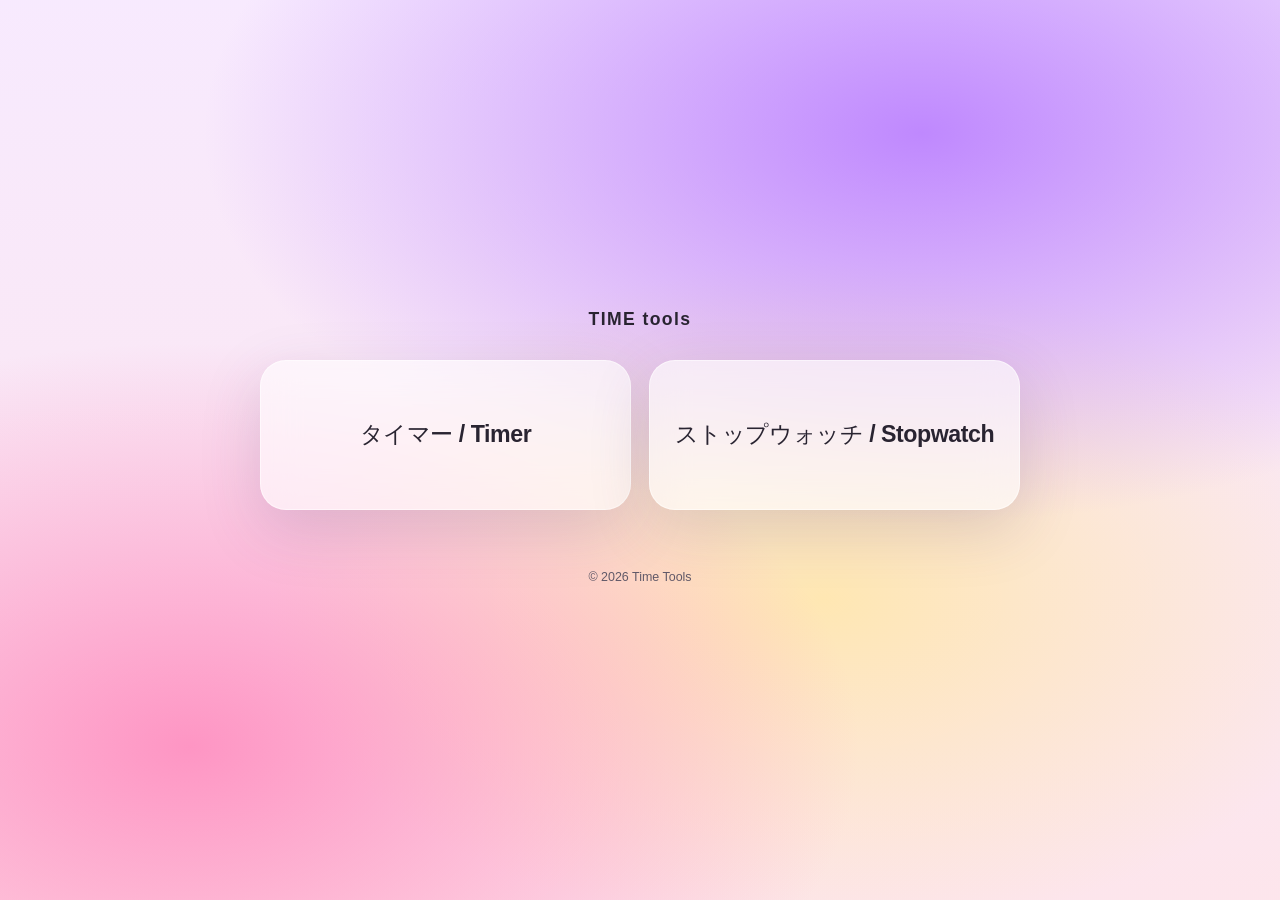
==== index.html @ acd44a3d "first commit" ====
<!doctype html>
<html lang="ja">
  <head>
    <meta charset="UTF-8" />
    <meta name="viewport" content="width=device-width, initial-scale=1.0" />
    <meta name="theme-color" content="#d8b8ef" />
    <title>Time Tools</title>
    <link rel="stylesheet" href="style.css" />
    <script src="script.js" defer></script>
  </head>
  <body>
    <div class="aurora-background" aria-hidden="true"></div>
    <main class="home-page">
      <header class="home-header">TIME tools</header>
      <section class="tool-grid" aria-label="Time tools">
        <a class="tool-card timer-card" href="timer/index.html" data-tool-link>
          タイマー / Timer
        </a>
        <a class="tool-card stopwatch-card" href="stopwatch/index.html" data-tool-link>
          ストップウォッチ / Stopwatch
        </a>
      </section>
      <footer class="copyright">
        <div id="footer-copy"></div>
      </footer>
    </main>
  </body>
</html>
---- style.css ----
:root {
  color-scheme: light;
  font-family: Inter, "Segoe UI", "Hiragino Kaku Gothic ProN", Meiryo, sans-serif;
  color: #24202c;
  font-synthesis: none;
  text-rendering: optimizeLegibility;
  --ink: #292431;
  --muted: #625a69;
  --accent: #6d3fc0;
  --accent-dark: #5129a0;
  --glass: rgba(255, 255, 255, 0.62);
  --glass-strong: rgba(255, 255, 255, 0.8);
  --line: rgba(63, 48, 77, 0.12);
  --shadow: 0 20px 60px rgba(89, 61, 110, 0.18);
}

* {
  box-sizing: border-box;
}

html {
  min-width: 320px;
  min-height: 100%;
}

body {
  min-height: 100vh;
  margin: 0;
  padding: 24px;
  color: var(--ink);
}

button,
input {
  font: inherit;
}

button,
a {
  -webkit-tap-highlight-color: transparent;
}

button:focus-visible,
a:focus-visible,
input:focus-visible {
  outline: 3px solid rgba(109, 63, 192, 0.58);
  outline-offset: 3px;
}

.aurora-background {
  position: fixed;
  inset: -5%;
  z-index: -1;
  background:
    radial-gradient(ellipse 75% 58% at 70% 18%, rgba(175, 109, 255, 0.78), transparent 68%),
    radial-gradient(ellipse 70% 60% at 18% 80%, rgba(255, 115, 177, 0.7), transparent 68%),
    radial-gradient(ellipse 58% 50% at 63% 65%, rgba(255, 231, 173, 0.92), transparent 68%),
    linear-gradient(180deg, #f7eaff 0%, #fde5eb 100%);
  animation: aurora-drift 24s ease-in-out infinite alternate;
}

@keyframes aurora-drift {
  from {
    transform: scale(1);
  }
  to {
    transform: scale(1.06);
  }
}

.page-shell {
  width: min(100%, 980px);
  min-height: calc(100vh - 48px);
  margin-inline: auto;
  display: flex;
  flex-direction: column;
}

.site-header {
  min-height: 56px;
  display: flex;
  align-items: center;
  justify-content: space-between;
  gap: 16px;
}

.wordmark {
  color: var(--ink);
  font-size: 0.86rem;
  font-weight: 900;
  letter-spacing: 0.14em;
  text-decoration: none;
}

.home-page {
  justify-content: center;
}

.home-page .site-header {
  position: absolute;
  top: 24px;
  left: max(24px, calc((100vw - 980px) / 2));
  right: max(24px, calc((100vw - 980px) / 2));
}

.intro {
  margin: 74px 0 42px;
  text-align: center;
}

.eyebrow {
  margin: 0 0 12px;
  color: var(--accent-dark);
  font-size: 0.72rem;
  font-weight: 850;
  letter-spacing: 0.18em;
}

.intro h1 {
  margin: 0;
  font-size: clamp(2.15rem, 6vw, 4.2rem);
  line-height: 1.15;
  letter-spacing: -0.055em;
  text-shadow: 0 2px 18px rgba(255, 255, 255, 0.55);
}

.intro-copy {
  margin: 16px 0 0;
  color: #4f4855;
  font-size: clamp(0.98rem, 2.4vw, 1.16rem);
}

.tool-grid {
  display: grid;
  grid-template-columns: repeat(2, minmax(0, 1fr));
  gap: 22px;
}

.tool-card {
  min-height: 270px;
  display: flex;
  flex-direction: column;
  align-items: flex-start;
  padding: clamp(22px, 4vw, 34px);
  border: 1px solid rgba(255, 255, 255, 0.52);
  border-radius: 26px;
  background: var(--glass);
  -webkit-backdrop-filter: blur(18px);
  backdrop-filter: blur(18px);
  box-shadow: var(--shadow);
  color: var(--ink);
  text-decoration: none;
  transition: transform 180ms ease, background 180ms ease, box-shadow 180ms ease;
}

.tool-card:hover {
  transform: translateY(-5px);
  background: var(--glass-strong);
  box-shadow: 0 26px 64px rgba(89, 61, 110, 0.23);
}

.tool-icon {
  width: 58px;
  height: 58px;
  display: grid;
  place-items: center;
  margin-bottom: 25px;
  border: 1px solid rgba(109, 63, 192, 0.12);
  border-radius: 19px;
  background: rgba(255, 255, 255, 0.62);
  color: var(--accent);
  font-size: 2rem;
  line-height: 1;
}

.tool-label {
  font-size: clamp(1.35rem, 3vw, 1.8rem);
  font-weight: 800;
  letter-spacing: -0.04em;
}

.tool-description {
  margin-top: 9px;
  color: var(--muted);
  font-size: 0.95rem;
}

.card-action {
  width: 100%;
  display: flex;
  justify-content: space-between;
  align-items: center;
  margin-top: auto;
  padding-top: 26px;
  color: var(--accent-dark);
  font-size: 0.9rem;
  font-weight: 800;
}

.card-action span {
  font-size: 1.15em;
  transition: transform 160ms ease;
}

.tool-card:hover .card-action span {
  transform: translate(3px, -2px);
}

.site-footer {
  margin-top: 36px;
  padding: 12px 0;
  color: #5e5664;
  font-size: 0.78rem;
  letter-spacing: 0.04em;
  text-align: center;
}

.site-footer a {
  color: inherit;
  font-weight: 650;
  text-decoration: none;
}

.site-footer a:hover {
  text-decoration: underline;
}

.app-page {
  width: min(100%, 760px);
}

.tool-panel {
  width: min(100%, 620px);
  margin: auto;
  padding: clamp(23px, 5vw, 42px);
  border: 1px solid rgba(255, 255, 255, 0.58);
  border-radius: 30px;
  background: var(--glass);
  -webkit-backdrop-filter: blur(20px);
  backdrop-filter: blur(20px);
  box-shadow: var(--shadow);
}

.panel-heading {
  display: flex;
  align-items: center;
  gap: 15px;
}

.panel-icon {
  width: 54px;
  height: 54px;
  display: grid;
  flex: 0 0 auto;
  place-items: center;
  border-radius: 17px;
  background: rgba(255, 255, 255, 0.62);
  color: var(--accent);
  font-size: 1.8rem;
}

.panel-heading .eyebrow {
  margin-bottom: 5px;
  font-size: 0.64rem;
}

.panel-heading h1 {
  margin: 0;
  font-size: clamp(1.25rem, 4vw, 1.8rem);
  letter-spacing: -0.04em;
}

.timer-display,
.stopwatch-display {
  margin: 35px 0 27px;
  color: #292333;
  font-size: clamp(3.2rem, 14vw, 6.4rem);
  font-variant-numeric: tabular-nums;
  font-weight: 750;
  letter-spacing: -0.075em;
  line-height: 1;
  text-align: center;
}

.stopwatch-display {
  font-size: clamp(2.45rem, 11vw, 5rem);
  letter-spacing: -0.065em;
}

.preset-list {
  display: flex;
  flex-wrap: wrap;
  justify-content: center;
  gap: 9px;
  margin-bottom: 23px;
}

.preset-button {
  min-height: 38px;
  padding: 7px 14px;
  border: 1px solid var(--line);
  border-radius: 999px;
  background: rgba(255, 255, 255, 0.42);
  color: var(--muted);
  cursor: pointer;
  font-size: 0.81rem;
  font-weight: 700;
  transition: border-color 160ms ease, background 160ms ease, color 160ms ease;
}

.preset-button:hover {
  border-color: rgba(109, 63, 192, 0.36);
  background: rgba(255, 255, 255, 0.8);
  color: var(--accent-dark);
}

.time-inputs {
  width: min(100%, 320px);
  display: grid;
  grid-template-columns: 1fr auto 1fr;
  align-items: end;
  gap: 13px;
  margin: 0 auto 25px;
}

.time-field {
  display: grid;
  gap: 8px;
  color: var(--muted);
  font-size: 0.78rem;
  font-weight: 700;
  text-align: center;
}

.time-field input {
  width: 100%;
  min-width: 0;
  min-height: 52px;
  padding: 8px 12px;
  border: 1px solid var(--line);
  border-radius: 15px;
  background: rgba(255, 255, 255, 0.55);
  color: var(--ink);
  font-size: 1.2rem;
  font-variant-numeric: tabular-nums;
  text-align: center;
}

.time-separator {
  padding-bottom: 13px;
  color: var(--muted);
  font-size: 1.2rem;
}

.control-row {
  display: flex;
  justify-content: center;
  flex-wrap: wrap;
  gap: 10px;
}

.control-button {
  min-width: 112px;
  min-height: 48px;
  padding: 11px 20px;
  border: 1px solid var(--line);
  border-radius: 15px;
  background: rgba(255, 255, 255, 0.47);
  color: var(--ink);
  cursor: pointer;
  font-size: 0.9rem;
  font-weight: 750;
  transition: transform 150ms ease, background 150ms ease, box-shadow 150ms ease;
}

.control-button:hover {
  transform: translateY(-2px);
  background: rgba(255, 255, 255, 0.82);
}

.primary-button {
  border-color: transparent;
  background: var(--accent);
  color: #fff;
  box-shadow: 0 7px 18px rgba(93, 52, 164, 0.2);
}

.primary-button:hover {
  background: var(--accent-dark);
}

.quiet-button {
  color: var(--muted);
}

.control-button[hidden] {
  display: none;
}

.status-message {
  min-height: 1.4em;
  margin: 16px 0 0;
  color: var(--accent-dark);
  font-size: 0.9rem;
  font-weight: 750;
  text-align: center;
}

.laps-section {
  margin-top: 31px;
  padding-top: 23px;
  border-top: 1px solid var(--line);
}

.laps-heading {
  display: flex;
  align-items: center;
  gap: 9px;
  margin-bottom: 13px;
}

.laps-heading h2 {
  margin: 0;
  font-size: 1rem;
  letter-spacing: -0.02em;
}

.lap-count {
  min-width: 24px;
  padding: 3px 7px;
  border-radius: 999px;
  background: rgba(255, 255, 255, 0.58);
  color: var(--muted);
  font-size: 0.72rem;
  font-weight: 750;
  text-align: center;
}

.lap-list {
  max-height: 230px;
  display: grid;
  gap: 8px;
  overflow: auto;
  margin: 0;
  padding: 0 3px 0 0;
  list-style: none;
}

.empty-laps,
.lap-item {
  min-height: 47px;
  display: grid;
  align-items: center;
  padding: 10px 13px;
  border: 1px solid rgba(63, 48, 77, 0.08);
  border-radius: 13px;
  background: rgba(255, 255, 255, 0.4);
}

.empty-laps {
  color: var(--muted);
  font-size: 0.85rem;
  text-align: center;
}

.lap-item {
  grid-template-columns: 1fr 1fr 1fr;
  gap: 8px;
  font-size: 0.82rem;
  font-variant-numeric: tabular-nums;
}

.lap-name {
  color: var(--muted);
}

.lap-split {
  color: var(--muted);
  text-align: center;
}

.lap-total {
  text-align: right;
}

@media (max-width: 600px) {
  body {
    padding: 18px;
  }

  .page-shell {
    min-height: calc(100vh - 36px);
  }

  .home-page .site-header {
    top: 18px;
    left: 18px;
    right: 18px;
  }

  .intro {
    margin: 78px 0 30px;
  }

  .tool-grid {
    grid-template-columns: 1fr;
    gap: 14px;
  }

  .tool-card {
    min-height: 210px;
    border-radius: 22px;
  }

  .tool-icon {
    width: 48px;
    height: 48px;
    margin-bottom: 17px;
    border-radius: 16px;
  }

  .tool-card .card-action {
    padding-top: 19px;
  }

  .tool-panel {
    border-radius: 24px;
  }

  .control-row {
    display: grid;
    grid-template-columns: repeat(2, minmax(0, 1fr));
  }

  .control-button {
    min-width: 0;
    padding-inline: 10px;
  }

  .stopwatch-controls .primary-button {
    grid-column: 1 / -1;
  }
}

@media (max-width: 380px) {
  body {
    padding: 14px;
  }

  .page-shell {
    min-height: calc(100vh - 28px);
  }

  .home-page .site-header {
    top: 14px;
    left: 14px;
    right: 14px;
  }

  .site-header {
    gap: 8px;
  }

  .wordmark {
    font-size: 0.72rem;
  }

  .tool-panel {
    padding: 20px 16px;
  }
}

@media (prefers-reduced-motion: reduce) {
  *,
  *::before,
  *::after {
    scroll-behavior: auto !important;
    animation-duration: 0.01ms !important;
    animation-iteration-count: 1 !important;
    transition-duration: 0.01ms !important;
  }
}

.home-page {
  width: min(100%, 820px);
  min-height: calc(100vh - 48px);
  display: flex;
  flex-direction: column;
  justify-content: center;
  margin-inline: auto;
}

.home-header {
  margin-bottom: 30px;
  color: var(--ink);
  font-size: 1.1rem;
  font-weight: 900;
  letter-spacing: 0.08em;
  text-align: center;
}

.home-page .tool-grid {
  width: min(100%, 760px);
  gap: 18px;
  margin-inline: auto;
}

.home-page .tool-card {
  min-height: 150px;
  width: 100%;
  align-items: center;
  justify-content: center;
  padding: 24px;
  color: var(--ink);
  font-size: clamp(1.05rem, 3.4vw, 1.45rem);
  font-weight: 800;
  letter-spacing: -0.02em;
  text-align: center;
}

.copyright {
  margin-top: clamp(28px, 7vh, 52px);
  padding: 8px 0;
  color: var(--muted);
  font-size: 0.78rem;
  text-align: center;
}

.copyright a {
  color: inherit;
}

.app-copyright {
  margin-top: 16px;
  padding: 8px 0 0;
}

.danger-button,
.control-button.is-running {
  border-color: transparent;
  background: #c62828;
  color: #fff;
  box-shadow: 0 7px 18px rgba(151, 34, 34, 0.2);
}

.danger-button:hover,
.control-button.is-running:hover {
  background: #a71919;
}

.control-button:disabled,
.preset-button:disabled,
.time-field input:disabled,
.sound-setting select:disabled {
  opacity: 0.48;
  cursor: not-allowed;
  box-shadow: none;
  transform: none;
}

.control-button:disabled {
  background: rgba(90, 83, 98, 0.18);
  color: #706a76;
}

.lap-button:not(:disabled) {
  border-color: transparent;
  background: #2563a6;
  color: #fff;
  box-shadow: 0 7px 18px rgba(37, 99, 166, 0.18);
}

.lap-button:not(:disabled):hover {
  background: #1d4f87;
}

@media (max-width: 600px) {
  .home-page {
    min-height: calc(100vh - 36px);
  }

  .home-page .tool-grid {
    grid-template-columns: 1fr;
    width: min(100%, 420px);
    gap: 14px;
  }

  .home-page .tool-card {
    min-height: 112px;
  }
}

@media (max-width: 380px) {
  .home-page {
    min-height: calc(100vh - 28px);
  }
}
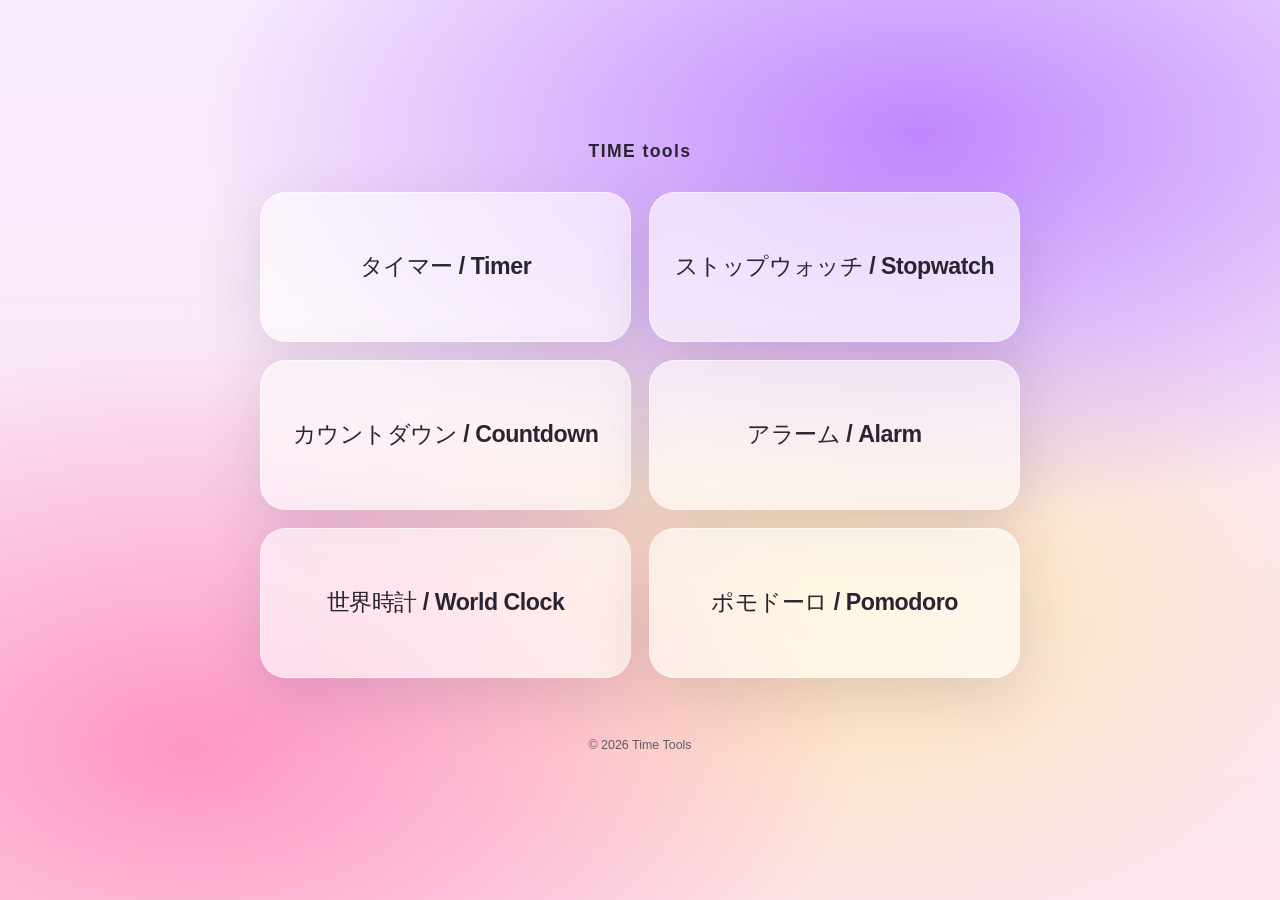
==== commit 9d34e766: "Rename test.html to index.html" ====
--- a/index.html
+++ b/index.html
@@ -19,6 +19,18 @@
         <a class="tool-card stopwatch-card" href="stopwatch/index.html" data-tool-link>
           ストップウォッチ / Stopwatch
         </a>
+        <a class="tool-card" href="countdown/index.html" data-tool-link>
+          カウントダウン / Countdown
+        </a>
+        <a class="tool-card" href="alarm/index.html" data-tool-link>
+          アラーム / Alarm
+        </a>
+        <a class="tool-card" href="world-clock/index.html" data-tool-link>
+          世界時計 / World Clock
+        </a>
+        <a class="tool-card" href="pomodoro/index.html" data-tool-link>
+          ポモドーロ / Pomodoro
+        </a>
       </section>
       <footer class="copyright">
         <div id="footer-copy"></div>
--- a/style.css
+++ b/style.css
@@ -590,6 +590,52 @@
   margin-inline: auto;
 }
 
+.not-found-page {
+  justify-content: center;
+}
+
+.not-found-panel {
+  width: min(100%, 620px);
+  margin: auto;
+  padding: clamp(30px, 7vw, 58px) clamp(22px, 5vw, 42px);
+  border: 1px solid rgba(255, 255, 255, 0.58);
+  border-radius: 30px;
+  background: var(--glass);
+  -webkit-backdrop-filter: blur(20px);
+  backdrop-filter: blur(20px);
+  box-shadow: var(--shadow);
+  text-align: center;
+}
+
+.not-found-code {
+  margin: 0 0 10px;
+  color: var(--accent);
+  font-size: clamp(4.5rem, 18vw, 7rem);
+  font-variant-numeric: tabular-nums;
+  font-weight: 900;
+  letter-spacing: -0.08em;
+  line-height: 1;
+}
+
+.not-found-title {
+  margin: 0;
+  font-size: clamp(1.45rem, 5vw, 2rem);
+  letter-spacing: -0.04em;
+}
+
+.not-found-message {
+  margin: 16px 0 27px;
+  color: var(--muted);
+  line-height: 1.8;
+}
+
+.not-found-home {
+  display: inline-flex;
+  align-items: center;
+  justify-content: center;
+  text-decoration: none;
+}
+
 .home-header {
   margin-bottom: 30px;
   color: var(--ink);
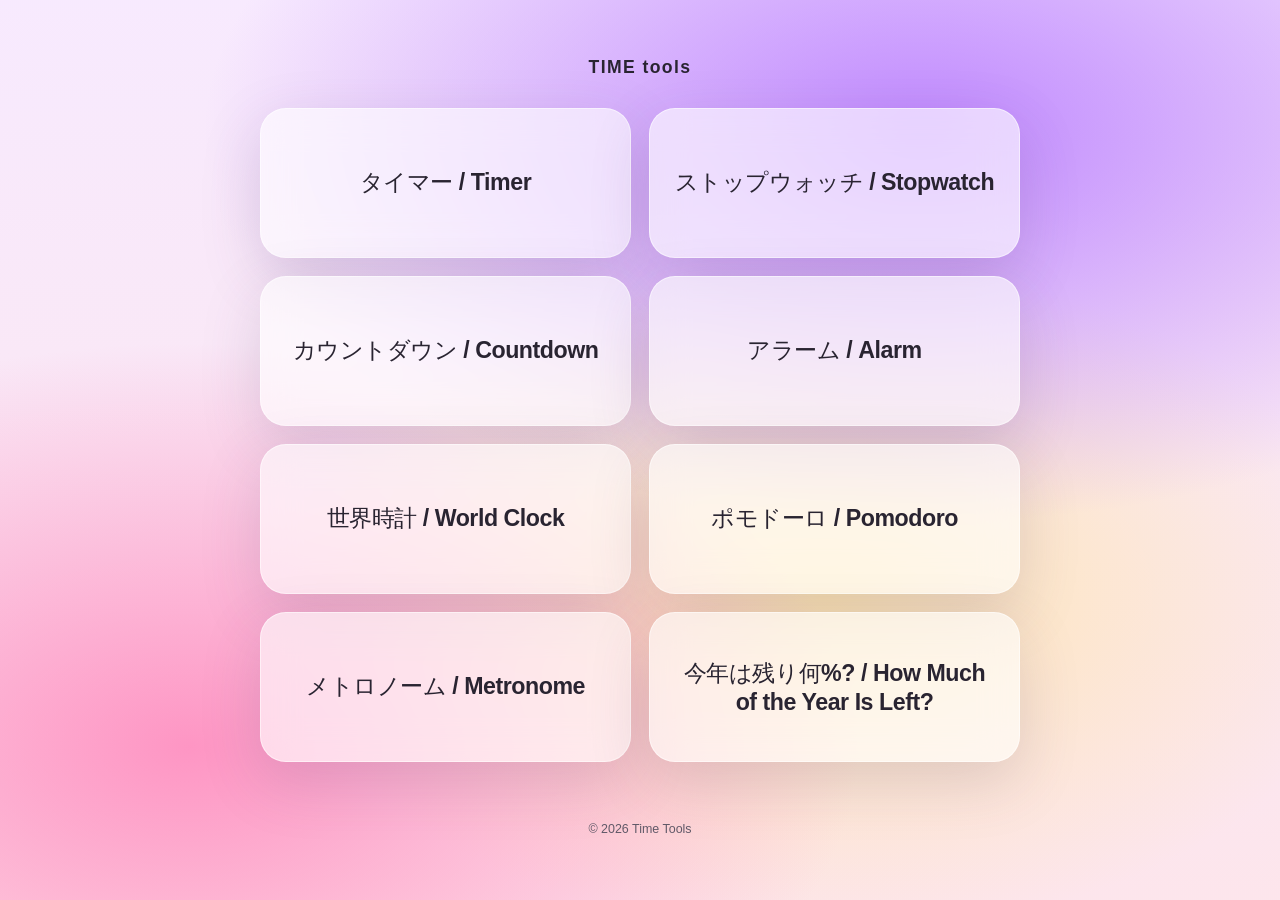
==== commit 8fb8c3bc: "Add progress tracking pages and styles - Created a new HTML structure for the progress index page wi" ====
--- a/index.html
+++ b/index.html
@@ -1,40 +1,48 @@
 <!doctype html>
 <html lang="ja">
-  <head>
-    <meta charset="UTF-8" />
-    <meta name="viewport" content="width=device-width, initial-scale=1.0" />
-    <meta name="theme-color" content="#d8b8ef" />
-    <title>Time Tools</title>
-    <link rel="stylesheet" href="style.css" />
-    <script src="script.js" defer></script>
-  </head>
-  <body>
-    <div class="aurora-background" aria-hidden="true"></div>
-    <main class="home-page">
-      <header class="home-header">TIME tools</header>
-      <section class="tool-grid" aria-label="Time tools">
-        <a class="tool-card timer-card" href="timer/index.html" data-tool-link>
-          タイマー / Timer
-        </a>
-        <a class="tool-card stopwatch-card" href="stopwatch/index.html" data-tool-link>
-          ストップウォッチ / Stopwatch
-        </a>
-        <a class="tool-card" href="countdown/index.html" data-tool-link>
-          カウントダウン / Countdown
-        </a>
-        <a class="tool-card" href="alarm/index.html" data-tool-link>
-          アラーム / Alarm
-        </a>
-        <a class="tool-card" href="world-clock/index.html" data-tool-link>
-          世界時計 / World Clock
-        </a>
-        <a class="tool-card" href="pomodoro/index.html" data-tool-link>
-          ポモドーロ / Pomodoro
-        </a>
-      </section>
-      <footer class="copyright">
-        <div id="footer-copy"></div>
-      </footer>
-    </main>
-  </body>
-</html>
+
+<head>
+  <meta charset="UTF-8" />
+  <meta name="viewport" content="width=device-width, initial-scale=1.0" />
+  <title>Time Tools</title>
+  <link rel="stylesheet" href="style.css" />
+  <script src="script.js" defer></script>
+</head>
+
+<body>
+  <div class="aurora-background" aria-hidden="true"></div>
+  <main class="home-page">
+    <header class="home-header">TIME tools</header>
+    <section class="tool-grid" aria-label="Time tools">
+      <a class="tool-card timer-card" href="timer/index.html" data-tool-link>
+        タイマー / Timer
+      </a>
+      <a class="tool-card stopwatch-card" href="stopwatch/index.html" data-tool-link>
+        ストップウォッチ / Stopwatch
+      </a>
+      <a class="tool-card" href="countdown/index.html" data-tool-link>
+        カウントダウン / Countdown
+      </a>
+      <a class="tool-card" href="alarm/index.html" data-tool-link>
+        アラーム / Alarm
+      </a>
+      <a class="tool-card" href="world-clock/index.html" data-tool-link>
+        世界時計 / World Clock
+      </a>
+      <a class="tool-card" href="pomodoro/index.html" data-tool-link>
+        ポモドーロ / Pomodoro
+      </a>
+      <a class="tool-card" href="metronome/index.html" data-tool-link>
+        メトロノーム / Metronome
+      </a>
+      <a class="tool-card" href="year-progress/index.html" data-tool-link>
+        今年は残り何%? / How Much of the Year Is Left?
+      </a>
+    </section>
+    <footer class="copyright">
+      <div id="footer-copy"></div>
+    </footer>
+  </main>
+</body>
+
+</html>
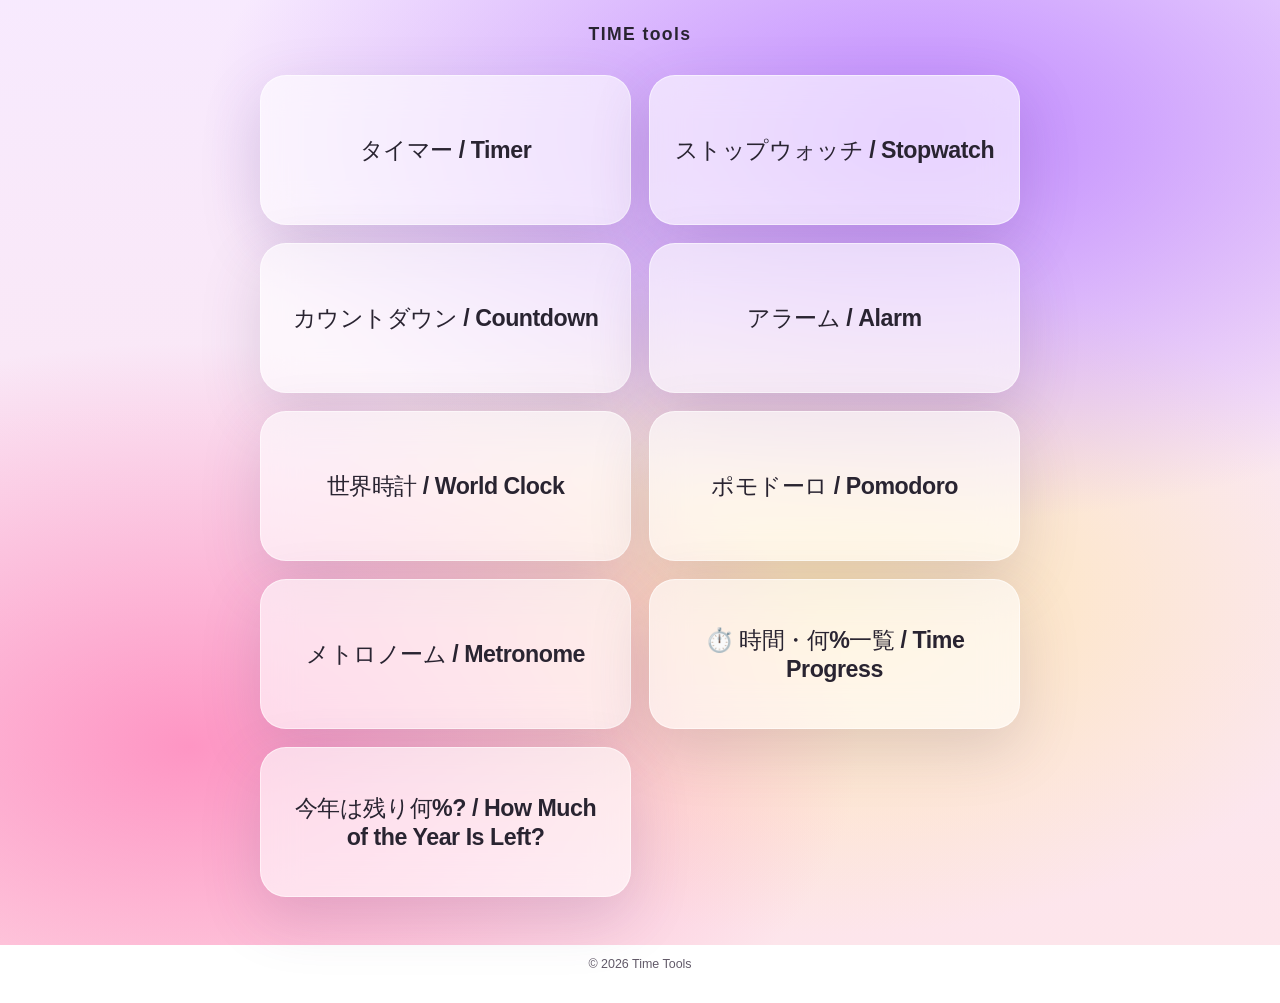
==== commit d8c83b12: "Add Time Progress link to index.html" ====
--- a/index.html
+++ b/index.html
@@ -36,6 +36,9 @@
         メトロノーム / Metronome
       </a>
       <a class="tool-card" href="year-progress/index.html" data-tool-link>
+        ⏱️ 時間・何%一覧 / Time Progress 
+      </a>
+      <a class="tool-card" href="year-progress/index.html" data-tool-link>
         今年は残り何%? / How Much of the Year Is Left?
       </a>
     </section>
@@ -45,4 +48,4 @@
   </main>
 </body>
 
-</html>+</html>
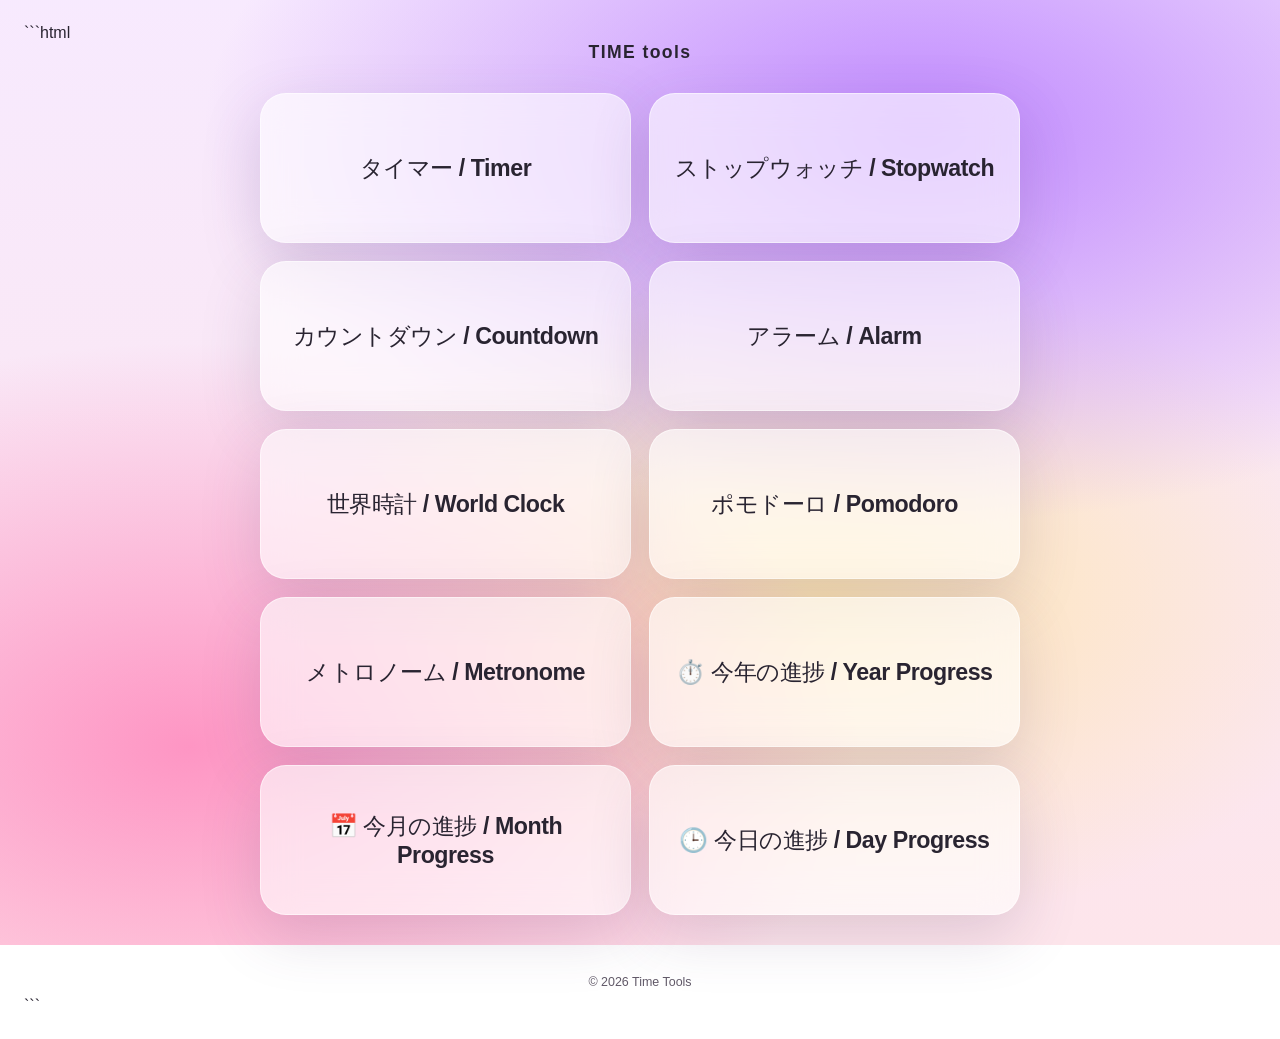
==== commit b74083ef: "Update tool card labels for clarity" ====
--- a/index.html
+++ b/index.html
@@ -1,3 +1,4 @@
+```html
 <!doctype html>
 <html lang="ja">
 
@@ -11,37 +12,52 @@
 
 <body>
   <div class="aurora-background" aria-hidden="true"></div>
+
   <main class="home-page">
     <header class="home-header">TIME tools</header>
+
     <section class="tool-grid" aria-label="Time tools">
       <a class="tool-card timer-card" href="timer/index.html" data-tool-link>
         タイマー / Timer
       </a>
+
       <a class="tool-card stopwatch-card" href="stopwatch/index.html" data-tool-link>
         ストップウォッチ / Stopwatch
       </a>
+
       <a class="tool-card" href="countdown/index.html" data-tool-link>
         カウントダウン / Countdown
       </a>
+
       <a class="tool-card" href="alarm/index.html" data-tool-link>
         アラーム / Alarm
       </a>
+
       <a class="tool-card" href="world-clock/index.html" data-tool-link>
         世界時計 / World Clock
       </a>
+
       <a class="tool-card" href="pomodoro/index.html" data-tool-link>
         ポモドーロ / Pomodoro
       </a>
+
       <a class="tool-card" href="metronome/index.html" data-tool-link>
         メトロノーム / Metronome
       </a>
+
       <a class="tool-card" href="year-progress/index.html" data-tool-link>
-        ⏱️ 時間・何%一覧 / Time Progress 
+        ⏱️ 今年の進捗 / Year Progress
       </a>
-      <a class="tool-card" href="year-progress/index.html" data-tool-link>
-        今年は残り何%? / How Much of the Year Is Left?
+
+      <a class="tool-card" href="month-progress/index.html" data-tool-link>
+        📅 今月の進捗 / Month Progress
+      </a>
+
+      <a class="tool-card" href="day-progress/index.html" data-tool-link>
+        🕒 今日の進捗 / Day Progress
       </a>
     </section>
+
     <footer class="copyright">
       <div id="footer-copy"></div>
     </footer>
@@ -49,3 +65,4 @@
 </body>
 
 </html>
+```
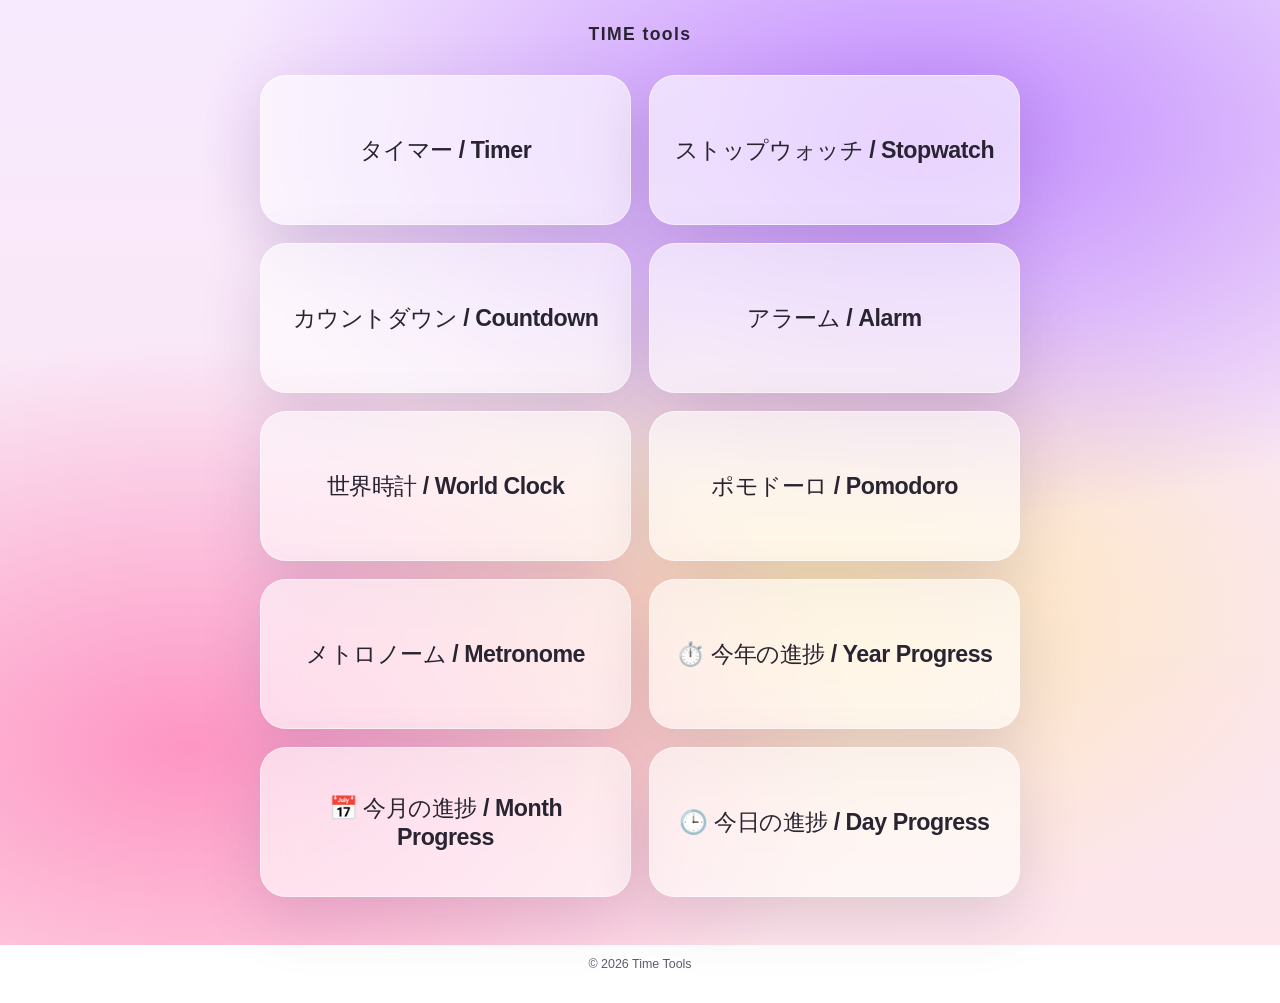
==== commit fcc9dc95: "Remove code block formatting from index.html" ====
--- a/index.html
+++ b/index.html
@@ -1,4 +1,3 @@
-```html
 <!doctype html>
 <html lang="ja">
 
@@ -65,4 +64,3 @@
 </body>
 
 </html>
-```
